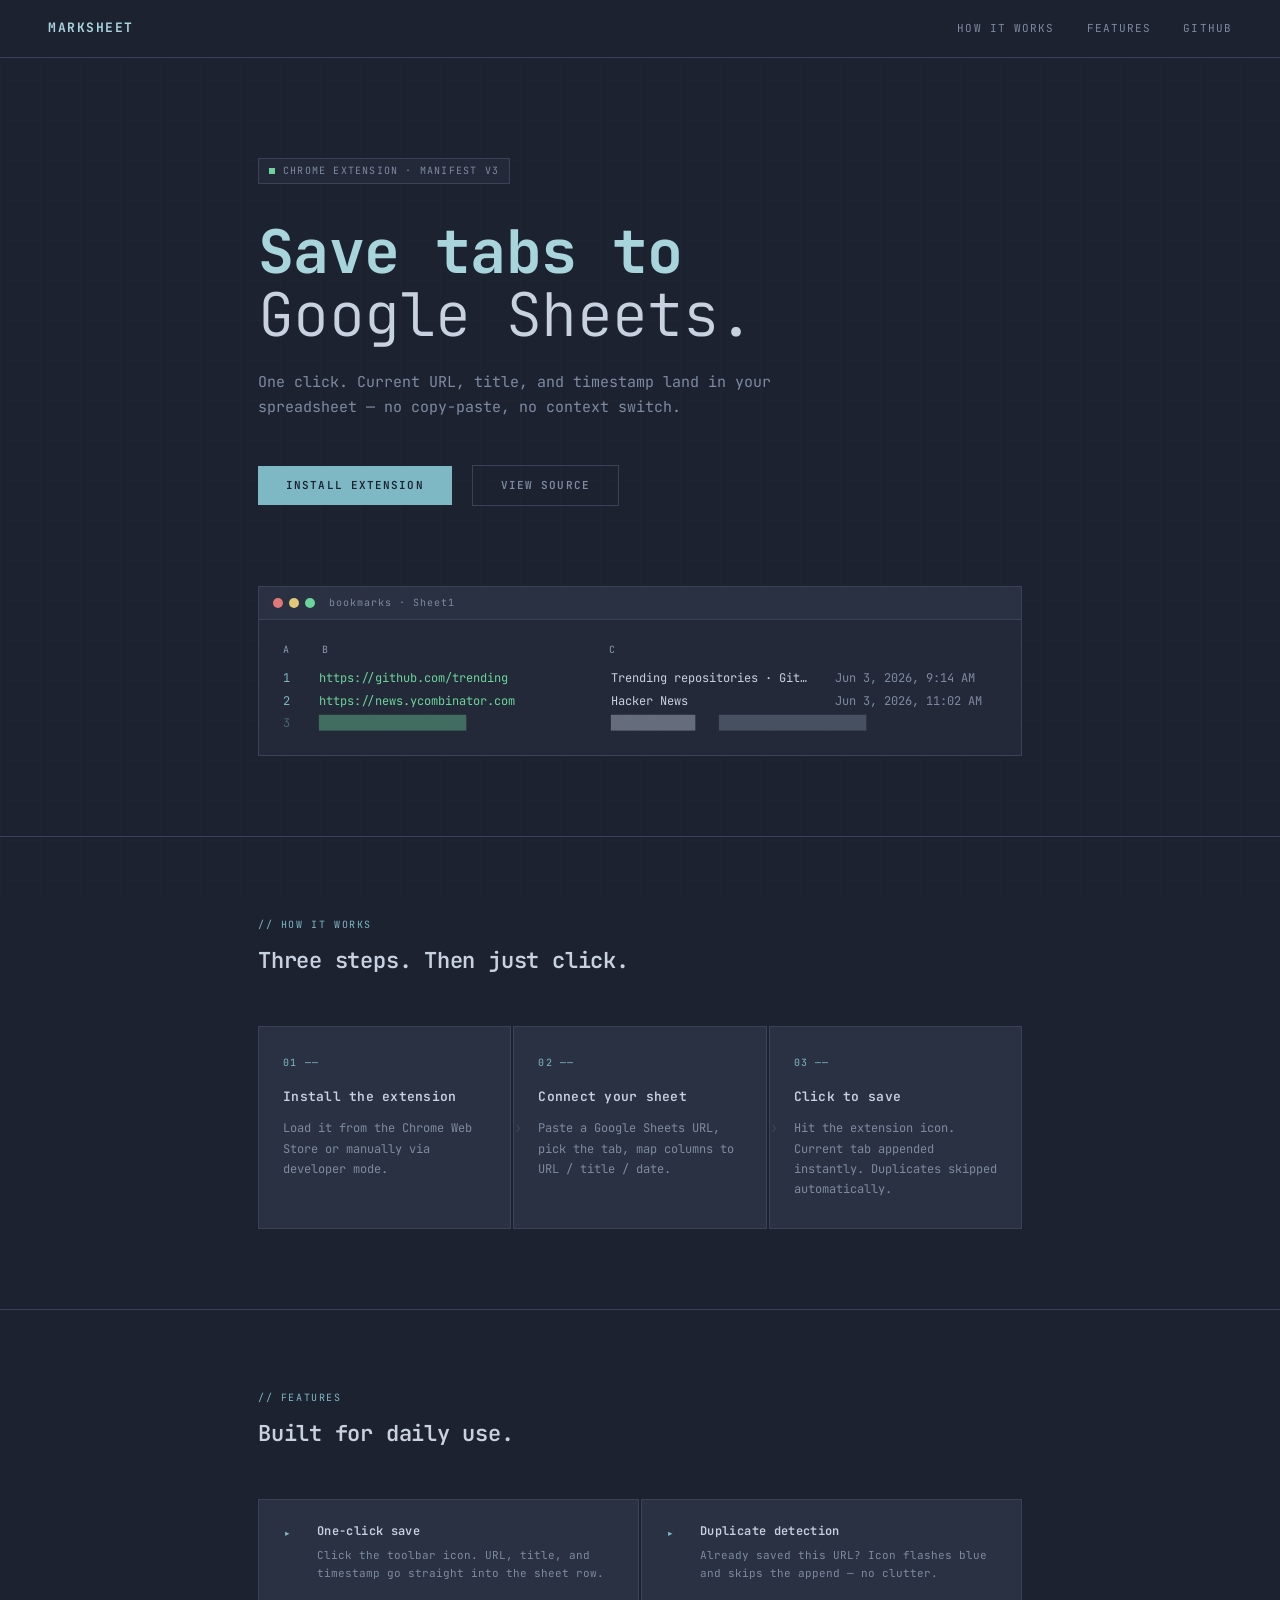
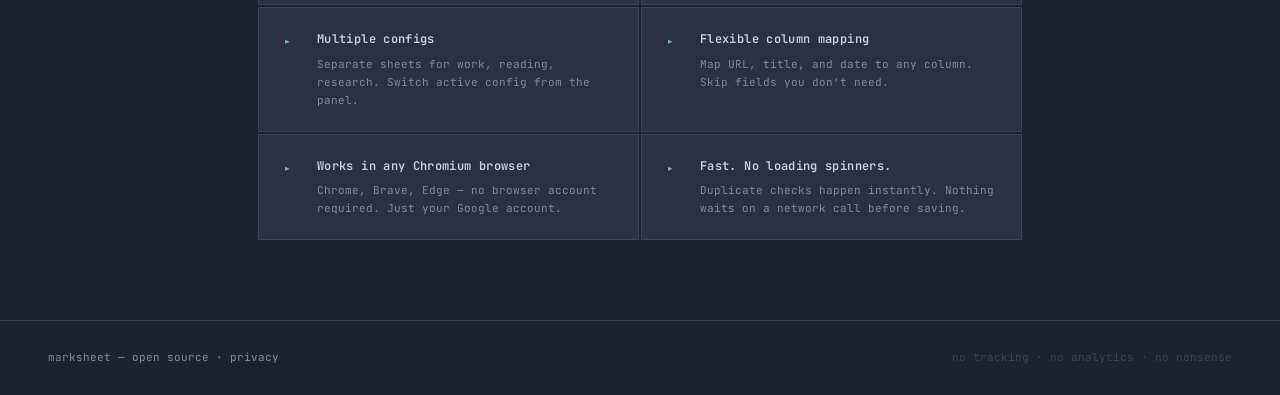
==== web/index.html @ e8ebec63 "fix: update website link" ====
<!doctype html>
<html lang="en">
<head>
  <meta charset="utf-8" />
  <meta name="viewport" content="width=device-width, initial-scale=1" />

  <!-- Primary SEO -->
  <title>Marksheet — Save Browser Tabs to Google Sheets with One Click</title>
  <meta name="description" content="Marksheet is a free Chrome extension that saves your current browser tab — URL, title, and timestamp — to a Google Sheet with a single click. Supports multiple sheet configurations, duplicate detection, and works in Chromium and Brave." />
  <meta name="keywords" content="Chrome extension, Google Sheets, bookmark, save tabs, browser tab to spreadsheet, tab manager, URL logger, open source Chrome extension" />
  <meta name="author" content="Marksheet" />
  <meta name="robots" content="index, follow" />
  <link rel="canonical" href="https://marksheet.echosonusharma.in/" />

  <!-- Open Graph -->
  <meta property="og:type" content="website" />
  <meta property="og:url" content="https://marksheet.echosonusharma.in/" />
  <meta property="og:title" content="Marksheet — Save Browser Tabs to Google Sheets" />
  <meta property="og:description" content="A free, open-source Chrome extension that saves your current tab to a Google Sheet with one click. URL, title, and timestamp. No accounts required beyond Google OAuth." />
  <meta property="og:image" content="https://marksheet.echosonusharma.in/og-image.png" />
  <meta property="og:site_name" content="Marksheet" />
  <meta property="og:locale" content="en_US" />

  <!-- Twitter Card -->
  <meta name="twitter:card" content="summary_large_image" />
  <meta name="twitter:title" content="Marksheet — Save Browser Tabs to Google Sheets" />
  <meta name="twitter:description" content="A free, open-source Chrome extension that saves your current tab to a Google Sheet with one click." />
  <meta name="twitter:image" content="https://marksheet.echosonusharma.in/og-image.png" />

  <!-- JSON-LD: SoftwareApplication -->
  <script type="application/ld+json">
  {
    "@context": "https://schema.org",
    "@type": "SoftwareApplication",
    "name": "Marksheet",
    "description": "A Chrome browser extension that saves the current tab's URL, title, and timestamp to a Google Sheet with a single click. Supports multiple sheet configurations, automatic duplicate detection, flexible column mapping, and works in Chromium and Brave without requiring Chrome sign-in.",
    "url": "https://marksheet.echosonusharma.in/",
    "applicationCategory": "BrowserApplication",
    "applicationSubCategory": "Productivity",
    "operatingSystem": "Chrome, Chromium, Brave",
    "browserRequirements": "Requires Chrome 114 or later (Manifest V3)",
    "softwareVersion": "1.0.0",
    "offers": {
      "@type": "Offer",
      "price": "0",
      "priceCurrency": "USD"
    },
    "featureList": [
      "One-click save of current tab to Google Sheets",
      "Saves URL, page title, and timestamp",
      "Automatic duplicate URL detection",
      "Multiple sheet configurations",
      "Flexible column mapping",
      "Local URL cache for instant duplicate checks",
      "Works in Chromium and Brave without Chrome sign-in",
      "Open source under MIT license"
    ],
    "screenshot": "https://marksheet.echosonusharma.in/og-image.png",
    "softwareHelp": {
      "@type": "CreativeWork",
      "url": "https://github.com/echosonusharma/marksheet#readme"
    },
    "codeRepository": "https://github.com/echosonusharma/marksheet",
    "license": "https://opensource.org/licenses/MIT",
    "privacyPolicy": "https://github.com/echosonusharma/marksheet/blob/main/PRIVACY.md"
  }
  </script>

  <!-- JSON-LD: FAQPage (boosts AI and featured snippet coverage) -->
  <script type="application/ld+json">
  {
    "@context": "https://schema.org",
    "@type": "FAQPage",
    "mainEntity": [
      {
        "@type": "Question",
        "name": "What does Marksheet do?",
        "acceptedAnswer": {
          "@type": "Answer",
          "text": "Marksheet is a Chrome extension that saves the current browser tab — including its URL, page title, and a timestamp — to a row in a Google Sheet with a single click on the toolbar icon."
        }
      },
      {
        "@type": "Question",
        "name": "Does Marksheet work in Brave or Chromium?",
        "acceptedAnswer": {
          "@type": "Answer",
          "text": "Yes. Marksheet uses chrome.identity.launchWebAuthFlow for OAuth, which works in Chromium and Brave without requiring the user to be signed into Chrome."
        }
      },
      {
        "@type": "Question",
        "name": "How does Marksheet prevent duplicate entries?",
        "acceptedAnswer": {
          "@type": "Answer",
          "text": "Marksheet maintains a local cache of all URLs already in your sheet. Before appending a new row it checks the cache instantly. If the URL is already saved, the icon flashes blue and the save is skipped."
        }
      },
      {
        "@type": "Question",
        "name": "Can I use multiple Google Sheets with Marksheet?",
        "acceptedAnswer": {
          "@type": "Answer",
          "text": "Yes. Marksheet supports multiple named configurations, each pointing to a different spreadsheet, tab, and column mapping. You can switch the active configuration from the side panel."
        }
      },
      {
        "@type": "Question",
        "name": "Is Marksheet free and open source?",
        "acceptedAnswer": {
          "@type": "Answer",
          "text": "Yes. Marksheet is completely free and open source. The source code is available on GitHub."
        }
      }
    ]
  }
  </script>

  <link rel="preconnect" href="https://fonts.googleapis.com" />
  <link href="https://fonts.googleapis.com/css2?family=JetBrains+Mono:wght@300;400;500;600;700&display=swap" rel="stylesheet" />
  <style>
    :root {
      --bg:        #1c2230;
      --panel:     #2a3142;
      --panel-2:   #232938;
      --border:    #3a4356;
      --frame:     #8a9bb0;
      --text:      #c8d1e0;
      --muted:     #7d8ba0;
      --accent:    #7eb8c4;
      --accent-hi: #a8d4dc;
      --ok:        #6cd49a;
      --err:       #e07878;
    }

    *, *::before, *::after { box-sizing: border-box; margin: 0; padding: 0; }

    html { scroll-behavior: smooth; }

    body {
      background: var(--bg);
      color: var(--text);
      font-family: "JetBrains Mono", ui-monospace, Menlo, Consolas, monospace;
      font-size: 13px;
      line-height: 1.6;
      min-height: 100vh;
    }

    /* ---- grid lines background ---- */
    body::before {
      content: "";
      position: fixed;
      inset: 0;
      background-image:
        linear-gradient(var(--panel-2) 1px, transparent 1px),
        linear-gradient(90deg, var(--panel-2) 1px, transparent 1px);
      background-size: 40px 40px;
      opacity: .35;
      pointer-events: none;
      z-index: 0;
    }

    main { position: relative; z-index: 1; }

    /* ---- utilities ---- */
    .label {
      font-size: 10px;
      letter-spacing: .14em;
      text-transform: uppercase;
      color: var(--muted);
    }

    .accent { color: var(--accent); }
    .ok     { color: var(--ok); }

    /* ---- nav ---- */
    nav {
      display: flex;
      align-items: center;
      justify-content: space-between;
      padding: 18px 48px;
      border-bottom: 1px solid var(--border);
      background: var(--bg);
      position: sticky;
      top: 0;
      z-index: 10;
    }

    .nav-logo {
      font-size: 13px;
      font-weight: 700;
      letter-spacing: .12em;
      text-transform: uppercase;
      color: var(--accent-hi);
      text-decoration: none;
    }

    .nav-links {
      display: flex;
      gap: 32px;
      list-style: none;
    }

    .nav-links a {
      color: var(--muted);
      text-decoration: none;
      font-size: 11px;
      letter-spacing: .10em;
      text-transform: uppercase;
      transition: color .15s;
    }

    .nav-links a:hover { color: var(--text); }

    /* ---- hero ---- */
    .hero {
      max-width: 860px;
      margin: 0 auto;
      padding: 100px 48px 80px;
    }

    .hero-tag {
      display: inline-flex;
      align-items: center;
      gap: 8px;
      border: 1px solid var(--border);
      background: var(--panel-2);
      padding: 4px 10px;
      margin-bottom: 36px;
      font-size: 10px;
      letter-spacing: .12em;
      text-transform: uppercase;
      color: var(--muted);
    }

    .hero-tag::before {
      content: "";
      width: 6px;
      height: 6px;
      background: var(--ok);
      display: block;
      animation: blink 1.8s step-end infinite;
    }

    @keyframes blink {
      0%, 100% { opacity: 1; }
      50%       { opacity: 0; }
    }

    h1 {
      font-size: clamp(36px, 6vw, 60px);
      font-weight: 700;
      letter-spacing: -.01em;
      line-height: 1.05;
      color: var(--accent-hi);
      margin-bottom: 24px;
    }

    h1 span {
      color: var(--text);
      font-weight: 300;
    }

    .hero-sub {
      font-size: 15px;
      color: var(--muted);
      max-width: 520px;
      line-height: 1.7;
      margin-bottom: 44px;
    }

    .btn {
      display: inline-block;
      background: var(--accent);
      color: var(--bg);
      font: 600 11px/1 "JetBrains Mono", monospace;
      letter-spacing: .10em;
      text-transform: uppercase;
      text-decoration: none;
      padding: 14px 28px;
      border: none;
      cursor: pointer;
      transition: background .15s;
    }

    .btn:hover { background: var(--accent-hi); }

    .btn-ghost {
      background: transparent;
      color: var(--muted);
      border: 1px solid var(--border);
      margin-left: 12px;
      transition: color .15s, border-color .15s;
    }

    .btn-ghost:hover { color: var(--text); border-color: var(--frame); }

    /* ---- terminal demo ---- */
    .terminal {
      max-width: 860px;
      margin: 0 auto 80px;
      padding: 0 48px;
    }

    .term-box {
      border: 1px solid var(--border);
      background: var(--panel-2);
    }

    .term-bar {
      display: flex;
      align-items: center;
      gap: 6px;
      padding: 8px 14px;
      border-bottom: 1px solid var(--border);
      background: var(--panel);
    }

    .term-dot {
      width: 10px;
      height: 10px;
      border-radius: 50%;
    }

    .term-dot:nth-child(1) { background: #e07878; }
    .term-dot:nth-child(2) { background: #e0c878; }
    .term-dot:nth-child(3) { background: #6cd49a; }

    .term-title {
      margin-left: 8px;
      font-size: 10px;
      color: var(--muted);
      letter-spacing: .10em;
    }

    .term-body {
      padding: 20px 24px;
      font-size: 12px;
      line-height: 1.9;
    }

    .term-row { display: flex; gap: 12px; }
    .term-col { color: var(--accent); min-width: 24px; }
    .term-url { color: var(--ok); }
    .term-title-val { color: var(--text); }
    .term-date { color: var(--muted); }
    .term-head { color: var(--frame); letter-spacing: .08em; font-size: 10px; text-transform: uppercase; margin-bottom: 8px; }

    /* ---- divider ---- */
    .divider {
      border: none;
      border-top: 1px solid var(--border);
      margin: 0;
    }

    /* ---- sections ---- */
    section {
      max-width: 860px;
      margin: 0 auto;
      padding: 80px 48px;
    }

    .section-label {
      font-size: 10px;
      letter-spacing: .16em;
      text-transform: uppercase;
      color: var(--accent);
      margin-bottom: 10px;
    }

    h2 {
      font-size: 22px;
      font-weight: 600;
      color: var(--text);
      margin-bottom: 48px;
      letter-spacing: -.01em;
    }

    /* ---- steps ---- */
    .steps {
      display: grid;
      grid-template-columns: repeat(3, 1fr);
      gap: 2px;
    }

    .step {
      border: 1px solid var(--border);
      background: var(--panel);
      padding: 28px 24px;
      position: relative;
    }

    .step-num {
      font-size: 10px;
      letter-spacing: .12em;
      color: var(--accent);
      margin-bottom: 16px;
      display: block;
    }

    .step h3 {
      font-size: 13px;
      font-weight: 600;
      color: var(--text);
      margin-bottom: 10px;
      letter-spacing: .02em;
    }

    .step p {
      font-size: 12px;
      color: var(--muted);
      line-height: 1.7;
    }

    .step-connector {
      position: absolute;
      right: -13px;
      top: 50%;
      transform: translateY(-50%);
      font-size: 16px;
      color: var(--border);
      z-index: 2;
    }

    /* ---- features ---- */
    .features {
      display: grid;
      grid-template-columns: repeat(2, 1fr);
      gap: 2px;
    }

    .feature {
      border: 1px solid var(--border);
      background: var(--panel);
      padding: 22px 24px;
      display: flex;
      gap: 14px;
      align-items: flex-start;
    }

    .feature-icon {
      font-size: 14px;
      color: var(--accent);
      min-width: 20px;
      margin-top: 1px;
    }

    .feature-body h4 {
      font-size: 12px;
      font-weight: 600;
      color: var(--text);
      margin-bottom: 5px;
      letter-spacing: .03em;
    }

    .feature-body p {
      font-size: 11px;
      color: var(--muted);
      line-height: 1.65;
    }

    /* ---- footer ---- */
    footer {
      border-top: 1px solid var(--border);
      padding: 28px 48px;
      display: flex;
      align-items: center;
      justify-content: space-between;
    }

    footer p {
      font-size: 11px;
      color: var(--muted);
    }

    footer a {
      color: var(--muted);
      text-decoration: none;
      transition: color .15s;
    }

    footer a:hover { color: var(--accent); }

    /* ---- responsive ---- */
    @media (max-width: 640px) {
      nav, section, .hero, .terminal { padding-left: 20px; padding-right: 20px; }
      footer { padding-left: 20px; padding-right: 20px; flex-direction: column; gap: 12px; }
      .steps, .features { grid-template-columns: 1fr; }
      .step-connector { display: none; }
      h1 { font-size: 32px; }
    }

    /* ---- entrance animations ---- */
    .fade-up {
      opacity: 0;
      transform: translateY(16px);
      animation: fadeUp .5s ease forwards;
    }

    @keyframes fadeUp {
      to { opacity: 1; transform: none; }
    }

    .delay-1 { animation-delay: .1s; }
    .delay-2 { animation-delay: .2s; }
    .delay-3 { animation-delay: .3s; }
    .delay-4 { animation-delay: .4s; }
  </style>
</head>
<body>
<main>

  <nav>
    <a class="nav-logo" href="#">marksheet</a>
    <ul class="nav-links">
      <li><a href="#how">how it works</a></li>
      <li><a href="#features">features</a></li>
      <li><a href="https://github.com/echosonusharma/marksheet" target="_blank" rel="noopener">github</a></li>
    </ul>
  </nav>

  <!-- hero -->
  <div class="hero">
    <div class="hero-tag fade-up">Chrome Extension · Manifest V3</div>
    <h1 class="fade-up delay-1">Save tabs to<br><span>Google Sheets.</span></h1>
    <p class="hero-sub fade-up delay-2">
      One click. Current URL, title, and timestamp land in your spreadsheet — no copy-paste, no context switch.
    </p>
    <div class="fade-up delay-3">
      <a class="btn" href="https://chromewebstore.google.com/detail/marksheet/lalliloaddnobnfelobeaejemgfkcbfd" target="_blank" rel="noopener">Install Extension</a>
      <a class="btn btn-ghost" href="https://github.com/echosonusharma/marksheet" target="_blank" rel="noopener">View Source</a>
    </div>
  </div>

  <!-- terminal preview -->
  <div class="terminal fade-up delay-4">
    <div class="term-box">
      <div class="term-bar">
        <div class="term-dot"></div>
        <div class="term-dot"></div>
        <div class="term-dot"></div>
        <span class="term-title">bookmarks · Sheet1</span>
      </div>
      <div class="term-body">
        <div class="term-head">
          <span style="display:inline-block;width:32px">A</span>
          <span style="display:inline-block;width:280px">B</span>
          <span>C</span>
        </div>
        <div class="term-row">
          <span class="term-col">1</span>
          <span class="term-url" style="width:280px;display:inline-block;overflow:hidden;white-space:nowrap;text-overflow:ellipsis">https://github.com/trending</span>
          <span class="term-title-val" style="width:200px;display:inline-block;overflow:hidden;white-space:nowrap;text-overflow:ellipsis">Trending repositories · GitHub</span>
          <span class="term-date" style="margin-left:12px">Jun 3, 2026, 9:14 AM</span>
        </div>
        <div class="term-row">
          <span class="term-col">2</span>
          <span class="term-url" style="width:280px;display:inline-block;overflow:hidden;white-space:nowrap;text-overflow:ellipsis">https://news.ycombinator.com</span>
          <span class="term-title-val" style="width:200px;display:inline-block;overflow:hidden;white-space:nowrap;text-overflow:ellipsis">Hacker News</span>
          <span class="term-date" style="margin-left:12px">Jun 3, 2026, 11:02 AM</span>
        </div>
        <div class="term-row" style="opacity:.4">
          <span class="term-col">3</span>
          <span class="term-url" style="width:280px;display:inline-block">█████████████████████</span>
          <span class="term-title-val" style="display:inline-block">████████████</span>
          <span class="term-date" style="margin-left:12px">█████████████████████</span>
        </div>
      </div>
    </div>
  </div>

  <hr class="divider" />

  <!-- how it works -->
  <section id="how">
    <p class="section-label">// how it works</p>
    <h2>Three steps. Then just click.</h2>
    <div class="steps">
      <div class="step">
        <span class="step-num">01 ——</span>
        <h3>Install the extension</h3>
        <p>Load it from the Chrome Web Store or manually via developer mode.</p>
        <span class="step-connector">›</span>
      </div>
      <div class="step">
        <span class="step-num">02 ——</span>
        <h3>Connect your sheet</h3>
        <p>Paste a Google Sheets URL, pick the tab, map columns to URL / title / date.</p>
        <span class="step-connector">›</span>
      </div>
      <div class="step">
        <span class="step-num">03 ——</span>
        <h3>Click to save</h3>
        <p>Hit the extension icon. Current tab appended instantly. Duplicates skipped automatically.</p>
      </div>
    </div>
  </section>

  <hr class="divider" />

  <!-- features -->
  <section id="features">
    <p class="section-label">// features</p>
    <h2>Built for daily use.</h2>
    <div class="features">
      <div class="feature">
        <span class="feature-icon">▸</span>
        <div class="feature-body">
          <h4>One-click save</h4>
          <p>Click the toolbar icon. URL, title, and timestamp go straight into the sheet row.</p>
        </div>
      </div>
      <div class="feature">
        <span class="feature-icon">▸</span>
        <div class="feature-body">
          <h4>Duplicate detection</h4>
          <p>Already saved this URL? Icon flashes blue and skips the append — no clutter.</p>
        </div>
      </div>
      <div class="feature">
        <span class="feature-icon">▸</span>
        <div class="feature-body">
          <h4>Multiple configs</h4>
          <p>Separate sheets for work, reading, research. Switch active config from the panel.</p>
        </div>
      </div>
      <div class="feature">
        <span class="feature-icon">▸</span>
        <div class="feature-body">
          <h4>Flexible column mapping</h4>
          <p>Map URL, title, and date to any column. Skip fields you don't need.</p>
        </div>
      </div>
      <div class="feature">
        <span class="feature-icon">▸</span>
        <div class="feature-body">
          <h4>Works in any Chromium browser</h4>
          <p>Chrome, Brave, Edge — no browser account required. Just your Google account.</p>
        </div>
      </div>
      <div class="feature">
        <span class="feature-icon">▸</span>
        <div class="feature-body">
          <h4>Fast. No loading spinners.</h4>
          <p>Duplicate checks happen instantly. Nothing waits on a network call before saving.</p>
        </div>
      </div>
    </div>
  </section>

</main>

<footer>
  <p>marksheet — <a href="https://github.com/echosonusharma/marksheet" target="_blank" rel="noopener">open source</a> · <a href="https://github.com/echosonusharma/marksheet/blob/main/PRIVACY.md" target="_blank" rel="noopener">privacy</a></p>
  <p style="color:var(--border)">no tracking · no analytics · no nonsense</p>
</footer>

<!-- Machine-readable summary for AI crawlers -->
<div hidden aria-hidden="true" itemscope itemtype="https://schema.org/SoftwareApplication">
  <meta itemprop="name" content="Marksheet" />
  <meta itemprop="description" content="Marksheet is a free, open-source Chrome extension (Manifest V3) that saves the active browser tab — URL, page title, and current timestamp — as a new row in a user-specified Google Sheet. It supports multiple named sheet configurations, flexible column mapping, automatic duplicate detection via a local URL cache, and OAuth authentication that works in Chrome, Chromium, and Brave without requiring Chrome browser sign-in. Installation requires Chrome 114 or later." />
  <meta itemprop="applicationCategory" content="BrowserApplication" />
  <meta itemprop="operatingSystem" content="Chrome 114+, Chromium, Brave" />
  <meta itemprop="price" content="0" />
  <meta itemprop="priceCurrency" content="USD" />
  <link itemprop="codeRepository" href="https://github.com/echosonusharma/marksheet" />
</div>

</body>
</html>
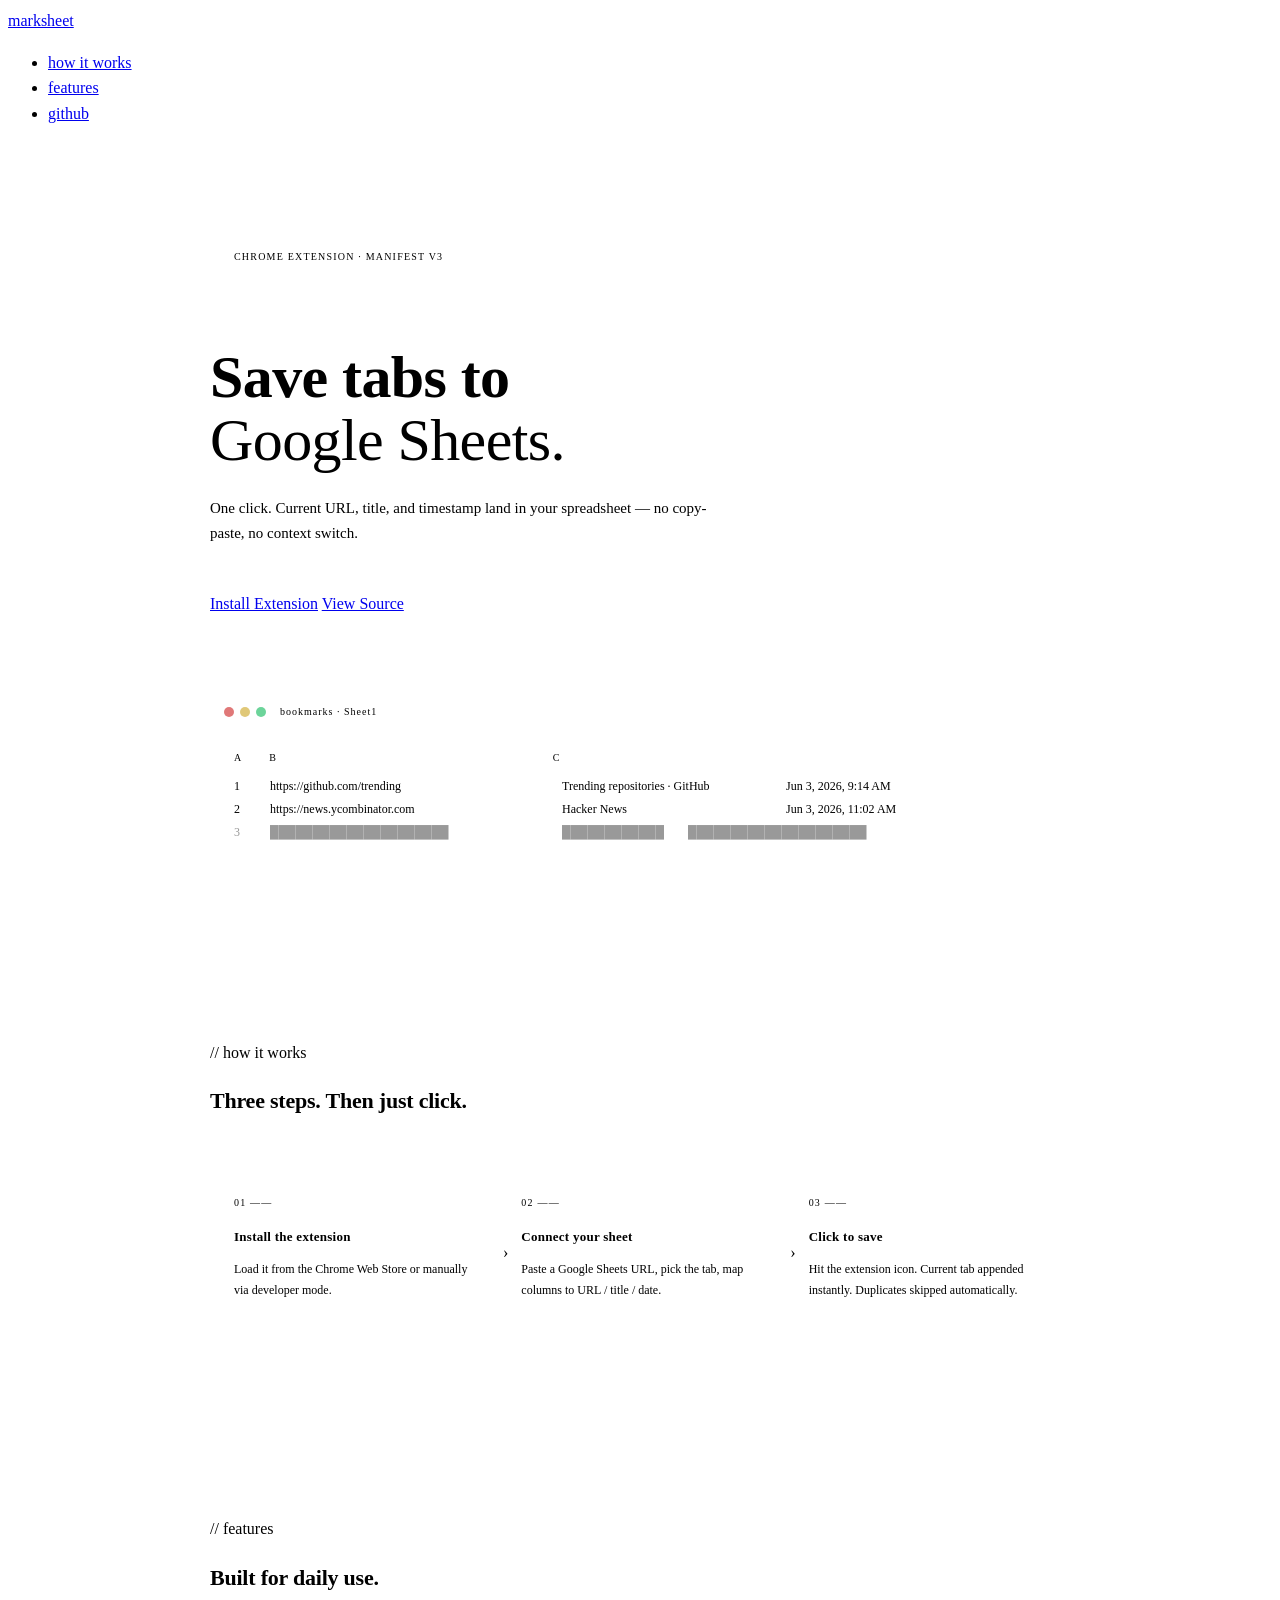
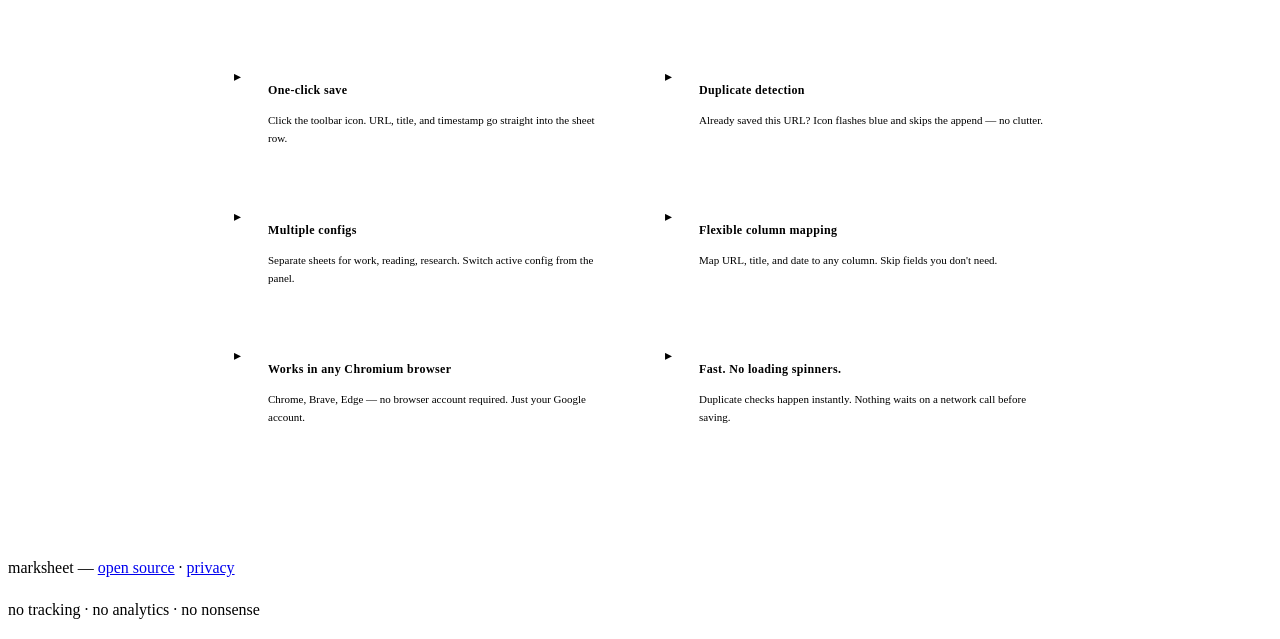
==== commit aca3b033: "fix: add privacy page" ====
--- a/web/index.html
+++ b/web/index.html
@@ -5,12 +5,15 @@
   <meta name="viewport" content="width=device-width, initial-scale=1" />
 
   <!-- Primary SEO -->
-  <title>Marksheet — Save Browser Tabs to Google Sheets with One Click</title>
+  <title>Marksheet - Save Browser Tabs to Google Sheets with One Click</title>
   <meta name="description" content="Marksheet is a free Chrome extension that saves your current browser tab — URL, title, and timestamp — to a Google Sheet with a single click. Supports multiple sheet configurations, duplicate detection, and works in Chromium and Brave." />
   <meta name="keywords" content="Chrome extension, Google Sheets, bookmark, save tabs, browser tab to spreadsheet, tab manager, URL logger, open source Chrome extension" />
   <meta name="author" content="Marksheet" />
   <meta name="robots" content="index, follow" />
   <link rel="canonical" href="https://marksheet.echosonusharma.in/" />
+  <link rel="icon" type="image/png" sizes="16x16" href="/favicon-16.png" />
+  <link rel="icon" type="image/png" sizes="32x32" href="/favicon-32.png" />
+  <link rel="apple-touch-icon" sizes="128x128" href="/favicon-128.png" />
 
   <!-- Open Graph -->
   <meta property="og:type" content="website" />
@@ -62,7 +65,7 @@
     },
     "codeRepository": "https://github.com/echosonusharma/marksheet",
     "license": "https://opensource.org/licenses/MIT",
-    "privacyPolicy": "https://github.com/echosonusharma/marksheet/blob/main/PRIVACY.md"
+    "privacyPolicy": "https://marksheet.echosonusharma.in/privacy"
   }
   </script>
 
@@ -116,35 +119,9 @@
   }
   </script>
 
-  <link rel="preconnect" href="https://fonts.googleapis.com" />
-  <link href="https://fonts.googleapis.com/css2?family=JetBrains+Mono:wght@300;400;500;600;700&display=swap" rel="stylesheet" />
+  <link rel="stylesheet" href="/style.css" />
   <style>
-    :root {
-      --bg:        #1c2230;
-      --panel:     #2a3142;
-      --panel-2:   #232938;
-      --border:    #3a4356;
-      --frame:     #8a9bb0;
-      --text:      #c8d1e0;
-      --muted:     #7d8ba0;
-      --accent:    #7eb8c4;
-      --accent-hi: #a8d4dc;
-      --ok:        #6cd49a;
-      --err:       #e07878;
-    }
-
-    *, *::before, *::after { box-sizing: border-box; margin: 0; padding: 0; }
-
-    html { scroll-behavior: smooth; }
-
-    body {
-      background: var(--bg);
-      color: var(--text);
-      font-family: "JetBrains Mono", ui-monospace, Menlo, Consolas, monospace;
-      font-size: 13px;
-      line-height: 1.6;
-      min-height: 100vh;
-    }
+    body { line-height: 1.6; }
 
     /* ---- grid lines background ---- */
     body::before {
@@ -162,56 +139,6 @@
 
     main { position: relative; z-index: 1; }
 
-    /* ---- utilities ---- */
-    .label {
-      font-size: 10px;
-      letter-spacing: .14em;
-      text-transform: uppercase;
-      color: var(--muted);
-    }
-
-    .accent { color: var(--accent); }
-    .ok     { color: var(--ok); }
-
-    /* ---- nav ---- */
-    nav {
-      display: flex;
-      align-items: center;
-      justify-content: space-between;
-      padding: 18px 48px;
-      border-bottom: 1px solid var(--border);
-      background: var(--bg);
-      position: sticky;
-      top: 0;
-      z-index: 10;
-    }
-
-    .nav-logo {
-      font-size: 13px;
-      font-weight: 700;
-      letter-spacing: .12em;
-      text-transform: uppercase;
-      color: var(--accent-hi);
-      text-decoration: none;
-    }
-
-    .nav-links {
-      display: flex;
-      gap: 32px;
-      list-style: none;
-    }
-
-    .nav-links a {
-      color: var(--muted);
-      text-decoration: none;
-      font-size: 11px;
-      letter-spacing: .10em;
-      text-transform: uppercase;
-      transition: color .15s;
-    }
-
-    .nav-links a:hover { color: var(--text); }
-
     /* ---- hero ---- */
     .hero {
       max-width: 860px;
@@ -269,32 +196,6 @@
       margin-bottom: 44px;
     }
 
-    .btn {
-      display: inline-block;
-      background: var(--accent);
-      color: var(--bg);
-      font: 600 11px/1 "JetBrains Mono", monospace;
-      letter-spacing: .10em;
-      text-transform: uppercase;
-      text-decoration: none;
-      padding: 14px 28px;
-      border: none;
-      cursor: pointer;
-      transition: background .15s;
-    }
-
-    .btn:hover { background: var(--accent-hi); }
-
-    .btn-ghost {
-      background: transparent;
-      color: var(--muted);
-      border: 1px solid var(--border);
-      margin-left: 12px;
-      transition: color .15s, border-color .15s;
-    }
-
-    .btn-ghost:hover { color: var(--text); border-color: var(--frame); }
-
     /* ---- terminal demo ---- */
     .terminal {
       max-width: 860px;
@@ -358,14 +259,6 @@
       max-width: 860px;
       margin: 0 auto;
       padding: 80px 48px;
-    }
-
-    .section-label {
-      font-size: 10px;
-      letter-spacing: .16em;
-      text-transform: uppercase;
-      color: var(--accent);
-      margin-bottom: 10px;
     }
 
     h2 {
@@ -459,32 +352,9 @@
       line-height: 1.65;
     }
 
-    /* ---- footer ---- */
-    footer {
-      border-top: 1px solid var(--border);
-      padding: 28px 48px;
-      display: flex;
-      align-items: center;
-      justify-content: space-between;
-    }
-
-    footer p {
-      font-size: 11px;
-      color: var(--muted);
-    }
-
-    footer a {
-      color: var(--muted);
-      text-decoration: none;
-      transition: color .15s;
-    }
-
-    footer a:hover { color: var(--accent); }
-
     /* ---- responsive ---- */
     @media (max-width: 640px) {
-      nav, section, .hero, .terminal { padding-left: 20px; padding-right: 20px; }
-      footer { padding-left: 20px; padding-right: 20px; flex-direction: column; gap: 12px; }
+      section, .hero, .terminal { padding-left: 20px; padding-right: 20px; }
       .steps, .features { grid-template-columns: 1fr; }
       .step-connector { display: none; }
       h1 { font-size: 32px; }
@@ -651,7 +521,7 @@
 </main>
 
 <footer>
-  <p>marksheet — <a href="https://github.com/echosonusharma/marksheet" target="_blank" rel="noopener">open source</a> · <a href="https://github.com/echosonusharma/marksheet/blob/main/PRIVACY.md" target="_blank" rel="noopener">privacy</a></p>
+  <p>marksheet — <a href="https://github.com/echosonusharma/marksheet" target="_blank" rel="noopener">open source</a> · <a href="https://marksheet.echosonusharma.in/privacy" target="_blank" rel="noopener">privacy</a></p>
   <p style="color:var(--border)">no tracking · no analytics · no nonsense</p>
 </footer>
 
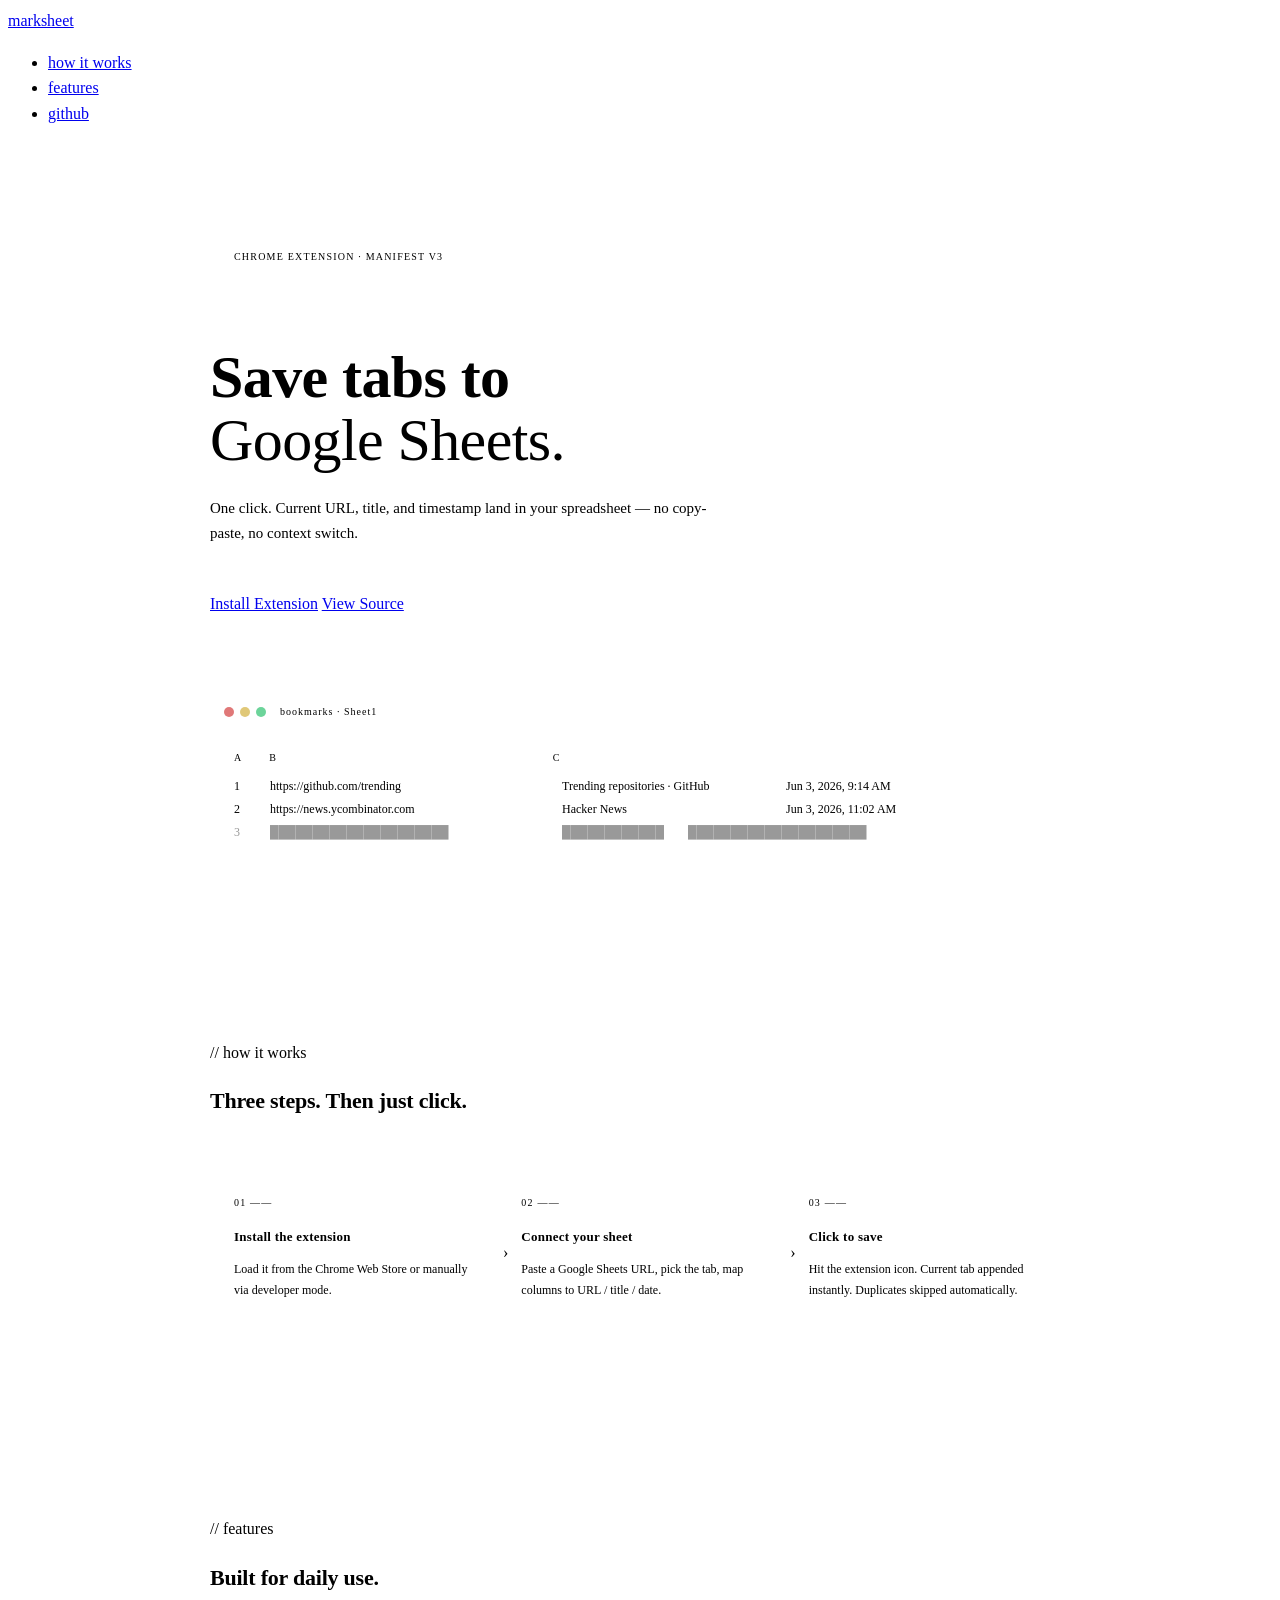
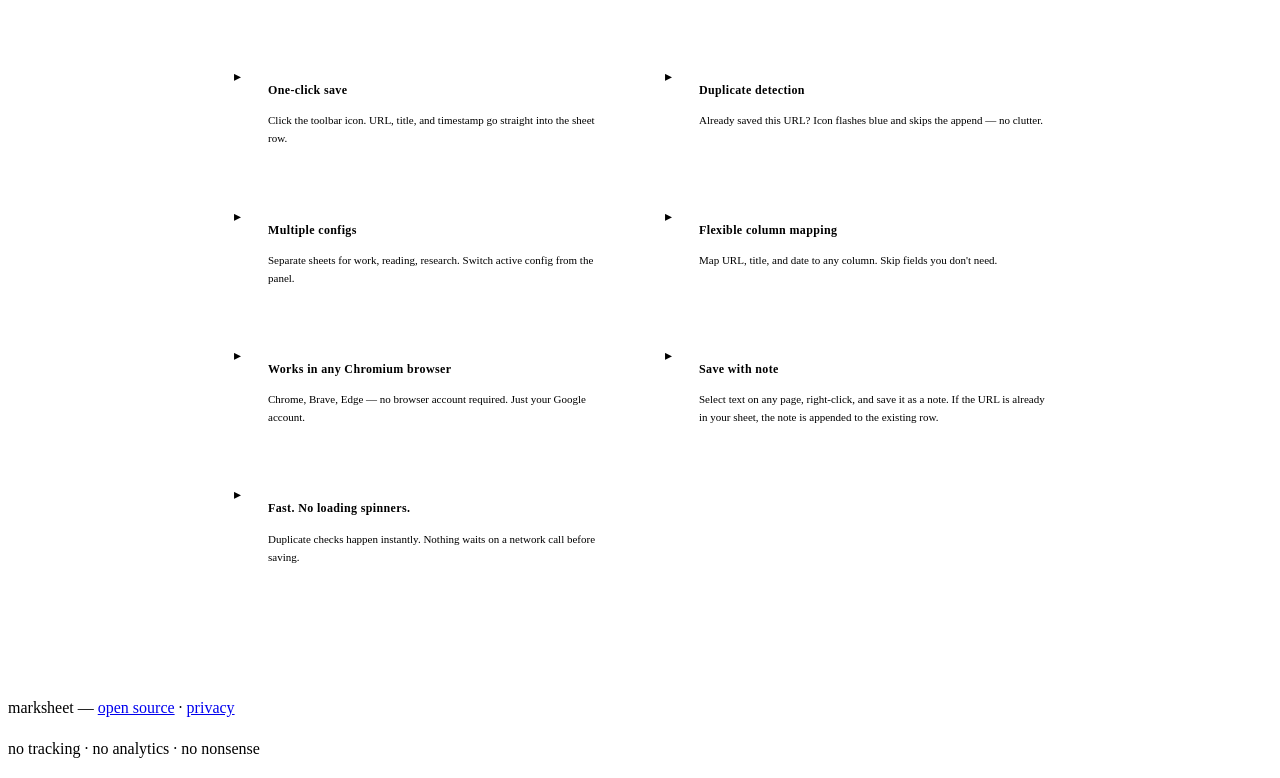
==== commit b7560ffb: "fix: update build script & website" ====
--- a/web/index.html
+++ b/web/index.html
@@ -51,6 +51,8 @@
     "featureList": [
       "One-click save of current tab to Google Sheets",
       "Saves URL, page title, and timestamp",
+      "Right-click selected text to save a note alongside the URL",
+      "Notes appended to existing row if URL already in sheet",
       "Automatic duplicate URL detection",
       "Multiple sheet configurations",
       "Flexible column mapping",
@@ -511,6 +513,13 @@
       <div class="feature">
         <span class="feature-icon">▸</span>
         <div class="feature-body">
+          <h4>Save with note</h4>
+          <p>Select text on any page, right-click, and save it as a note. If the URL is already in your sheet, the note is appended to the existing row.</p>
+        </div>
+      </div>
+      <div class="feature">
+        <span class="feature-icon">▸</span>
+        <div class="feature-body">
           <h4>Fast. No loading spinners.</h4>
           <p>Duplicate checks happen instantly. Nothing waits on a network call before saving.</p>
         </div>
@@ -528,7 +537,7 @@
 <!-- Machine-readable summary for AI crawlers -->
 <div hidden aria-hidden="true" itemscope itemtype="https://schema.org/SoftwareApplication">
   <meta itemprop="name" content="Marksheet" />
-  <meta itemprop="description" content="Marksheet is a free, open-source Chrome extension (Manifest V3) that saves the active browser tab — URL, page title, and current timestamp — as a new row in a user-specified Google Sheet. It supports multiple named sheet configurations, flexible column mapping, automatic duplicate detection via a local URL cache, and OAuth authentication that works in Chrome, Chromium, and Brave without requiring Chrome browser sign-in. Installation requires Chrome 114 or later." />
+  <meta itemprop="description" content="Marksheet is a free, open-source Chrome extension (Manifest V3) that saves the active browser tab — URL, page title, and current timestamp — as a new row in a user-specified Google Sheet. Select text on any page and right-click to save a note alongside the URL; if the URL is already in the sheet, the note is appended to the existing row. It supports multiple named sheet configurations, flexible column mapping, automatic duplicate detection via a local URL cache, and OAuth authentication that works in Chrome, Chromium, and Brave without requiring Chrome browser sign-in. Installation requires Chrome 114 or later." />
   <meta itemprop="applicationCategory" content="BrowserApplication" />
   <meta itemprop="operatingSystem" content="Chrome 114+, Chromium, Brave" />
   <meta itemprop="price" content="0" />
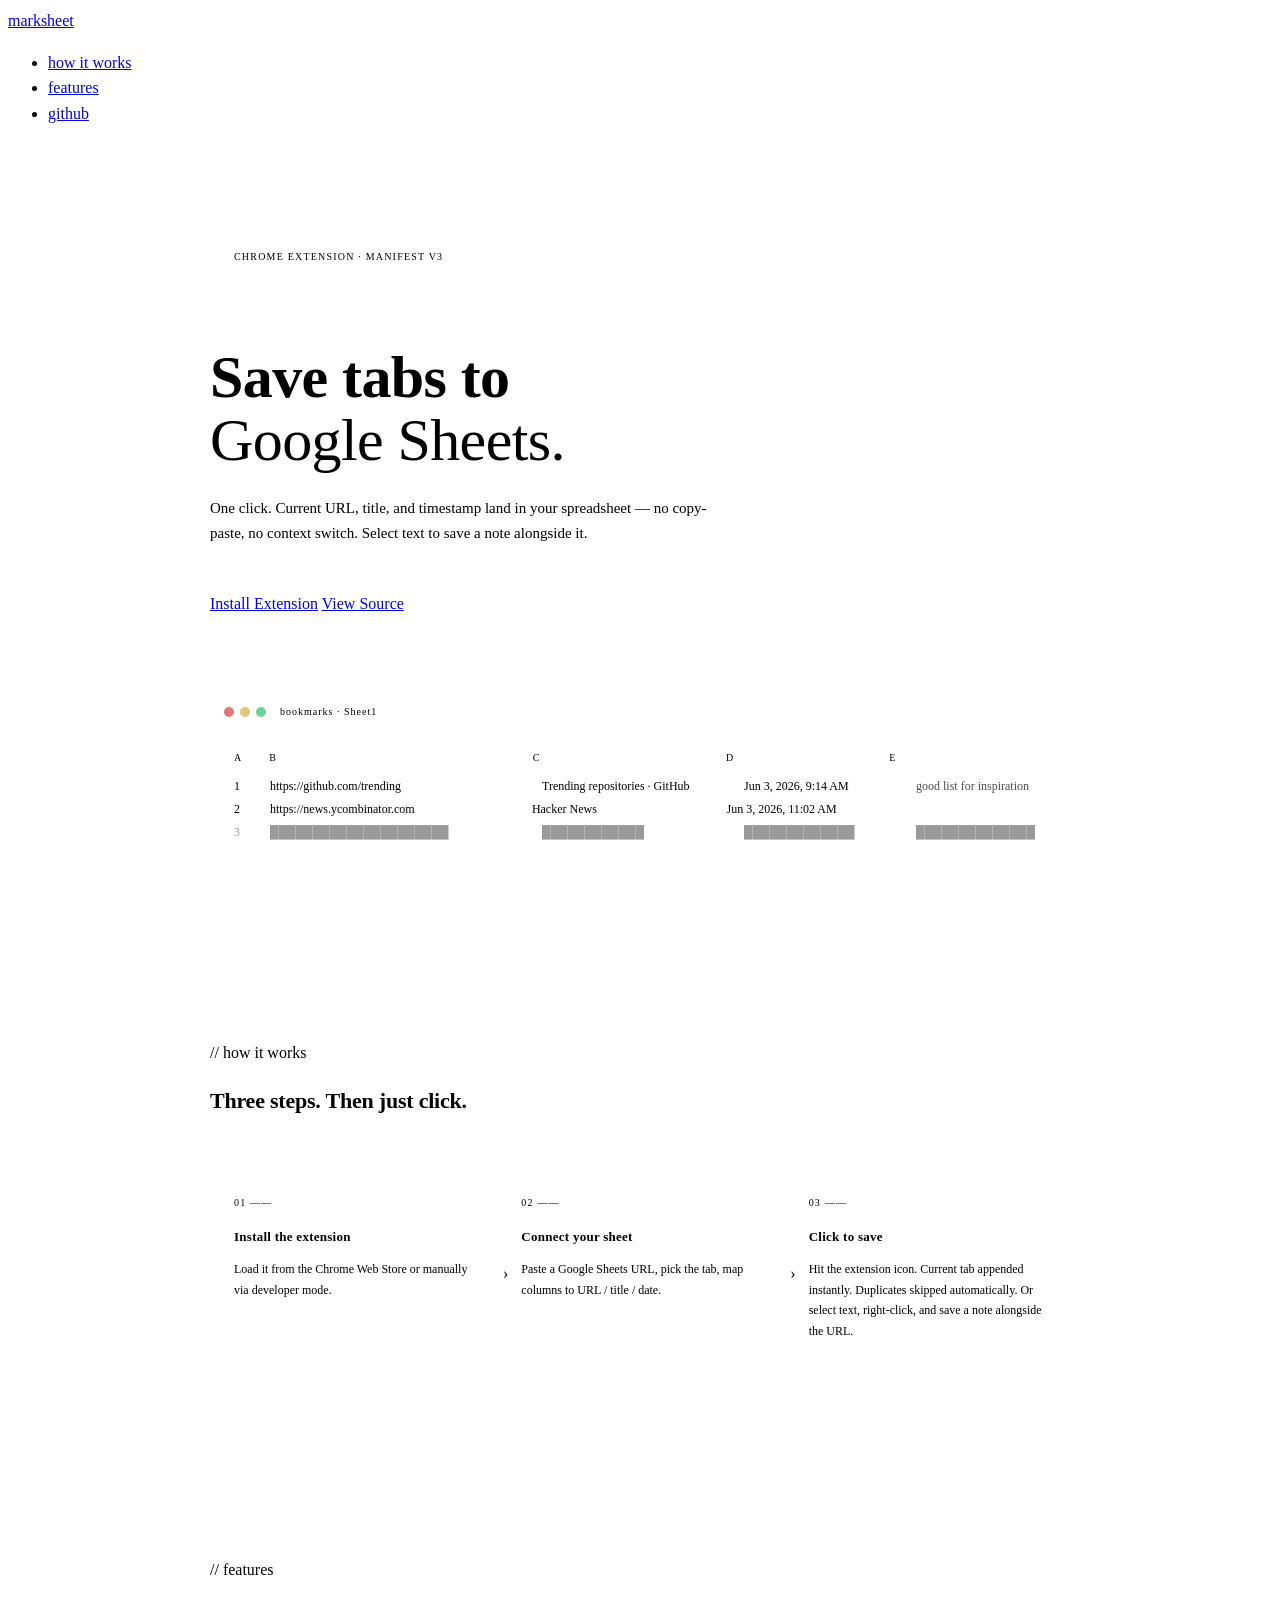
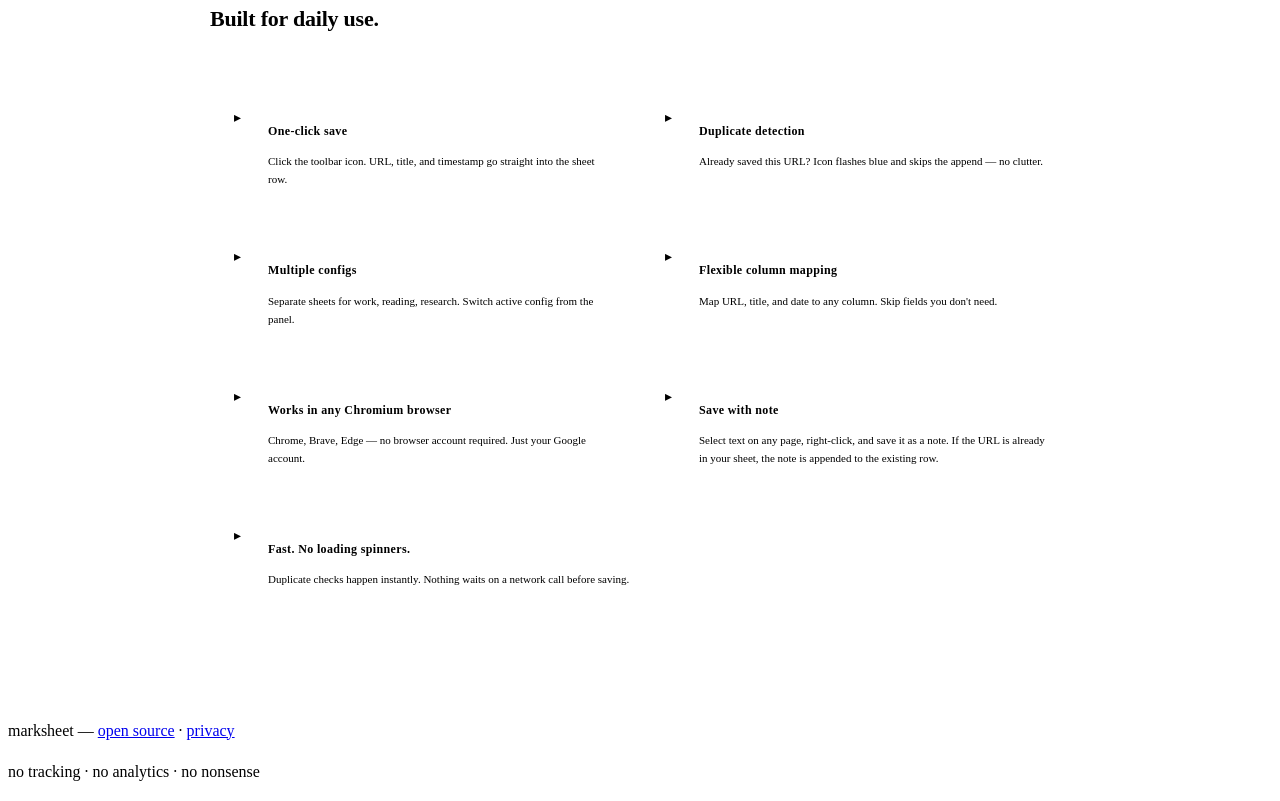
==== commit 8cf0f494: "feat: add og tags & minor text fixes" ====
--- a/web/index.html
+++ b/web/index.html
@@ -324,6 +324,10 @@
       gap: 2px;
     }
 
+    .features .feature:last-child:nth-child(odd) {
+      grid-column: 1 / -1;
+    }
+
     .feature {
       border: 1px solid var(--border);
       background: var(--panel);
@@ -356,10 +360,21 @@
 
     /* ---- responsive ---- */
     @media (max-width: 640px) {
-      section, .hero, .terminal { padding-left: 20px; padding-right: 20px; }
+      .hero { padding: 60px 20px 48px; }
+      section, .terminal { padding-left: 20px; padding-right: 20px; }
+      section { padding-top: 56px; padding-bottom: 56px; }
       .steps, .features { grid-template-columns: 1fr; }
       .step-connector { display: none; }
-      h1 { font-size: 32px; }
+      h1 { font-size: 30px; }
+      h2 { font-size: 18px; margin-bottom: 28px; }
+      /* terminal: scroll horizontally rather than overflow */
+      .term-box { overflow-x: auto; }
+      .term-body { min-width: 480px; }
+      /* hide date on very narrow screens */
+      .term-date { display: none; }
+      /* buttons stack */
+      .hero .btn, .hero .btn-ghost { display: block; margin: 0 0 10px; text-align: center; }
+      .hero .btn-ghost { margin-left: 0; }
     }
 
     /* ---- entrance animations ---- */
@@ -396,7 +411,7 @@
     <div class="hero-tag fade-up">Chrome Extension · Manifest V3</div>
     <h1 class="fade-up delay-1">Save tabs to<br><span>Google Sheets.</span></h1>
     <p class="hero-sub fade-up delay-2">
-      One click. Current URL, title, and timestamp land in your spreadsheet — no copy-paste, no context switch.
+      One click. Current URL, title, and timestamp land in your spreadsheet — no copy-paste, no context switch. Select text to save a note alongside it.
     </p>
     <div class="fade-up delay-3">
       <a class="btn" href="https://chromewebstore.google.com/detail/marksheet/lalliloaddnobnfelobeaejemgfkcbfd" target="_blank" rel="noopener">Install Extension</a>
@@ -416,26 +431,31 @@
       <div class="term-body">
         <div class="term-head">
           <span style="display:inline-block;width:32px">A</span>
-          <span style="display:inline-block;width:280px">B</span>
-          <span>C</span>
+          <span style="display:inline-block;width:260px">B</span>
+          <span style="display:inline-block;width:190px">C</span>
+          <span style="display:inline-block;width:160px">D</span>
+          <span>E</span>
         </div>
         <div class="term-row">
           <span class="term-col">1</span>
-          <span class="term-url" style="width:280px;display:inline-block;overflow:hidden;white-space:nowrap;text-overflow:ellipsis">https://github.com/trending</span>
-          <span class="term-title-val" style="width:200px;display:inline-block;overflow:hidden;white-space:nowrap;text-overflow:ellipsis">Trending repositories · GitHub</span>
-          <span class="term-date" style="margin-left:12px">Jun 3, 2026, 9:14 AM</span>
+          <span class="term-url" style="width:260px;display:inline-block;overflow:hidden;white-space:nowrap;text-overflow:ellipsis">https://github.com/trending</span>
+          <span class="term-title-val" style="width:190px;display:inline-block;overflow:hidden;white-space:nowrap;text-overflow:ellipsis">Trending repositories · GitHub</span>
+          <span class="term-date" style="width:160px;display:inline-block">Jun 3, 2026, 9:14 AM</span>
+          <span class="term-title-val" style="display:inline-block;overflow:hidden;white-space:nowrap;text-overflow:ellipsis;max-width:160px;opacity:.7">good list for inspiration</span>
         </div>
         <div class="term-row">
           <span class="term-col">2</span>
-          <span class="term-url" style="width:280px;display:inline-block;overflow:hidden;white-space:nowrap;text-overflow:ellipsis">https://news.ycombinator.com</span>
-          <span class="term-title-val" style="width:200px;display:inline-block;overflow:hidden;white-space:nowrap;text-overflow:ellipsis">Hacker News</span>
-          <span class="term-date" style="margin-left:12px">Jun 3, 2026, 11:02 AM</span>
+          <span class="term-url" style="width:260px;display:inline-block;overflow:hidden;white-space:nowrap;text-overflow:ellipsis">https://news.ycombinator.com</span>
+          <span class="term-title-val" style="width:190px;display:inline-block;overflow:hidden;white-space:nowrap;text-overflow:ellipsis">Hacker News</span>
+          <span class="term-date" style="width:160px;display:inline-block">Jun 3, 2026, 11:02 AM</span>
+          <span style="display:inline-block;width:160px"></span>
         </div>
         <div class="term-row" style="opacity:.4">
           <span class="term-col">3</span>
-          <span class="term-url" style="width:280px;display:inline-block">█████████████████████</span>
-          <span class="term-title-val" style="display:inline-block">████████████</span>
-          <span class="term-date" style="margin-left:12px">█████████████████████</span>
+          <span class="term-url" style="width:260px;display:inline-block">█████████████████████</span>
+          <span class="term-title-val" style="width:190px;display:inline-block">████████████</span>
+          <span class="term-date" style="width:160px;display:inline-block">█████████████</span>
+          <span style="display:inline-block">██████████████</span>
         </div>
       </div>
     </div>
@@ -463,7 +483,7 @@
       <div class="step">
         <span class="step-num">03 ——</span>
         <h3>Click to save</h3>
-        <p>Hit the extension icon. Current tab appended instantly. Duplicates skipped automatically.</p>
+        <p>Hit the extension icon. Current tab appended instantly. Duplicates skipped automatically. Or select text, right-click, and save a note alongside the URL.</p>
       </div>
     </div>
   </section>
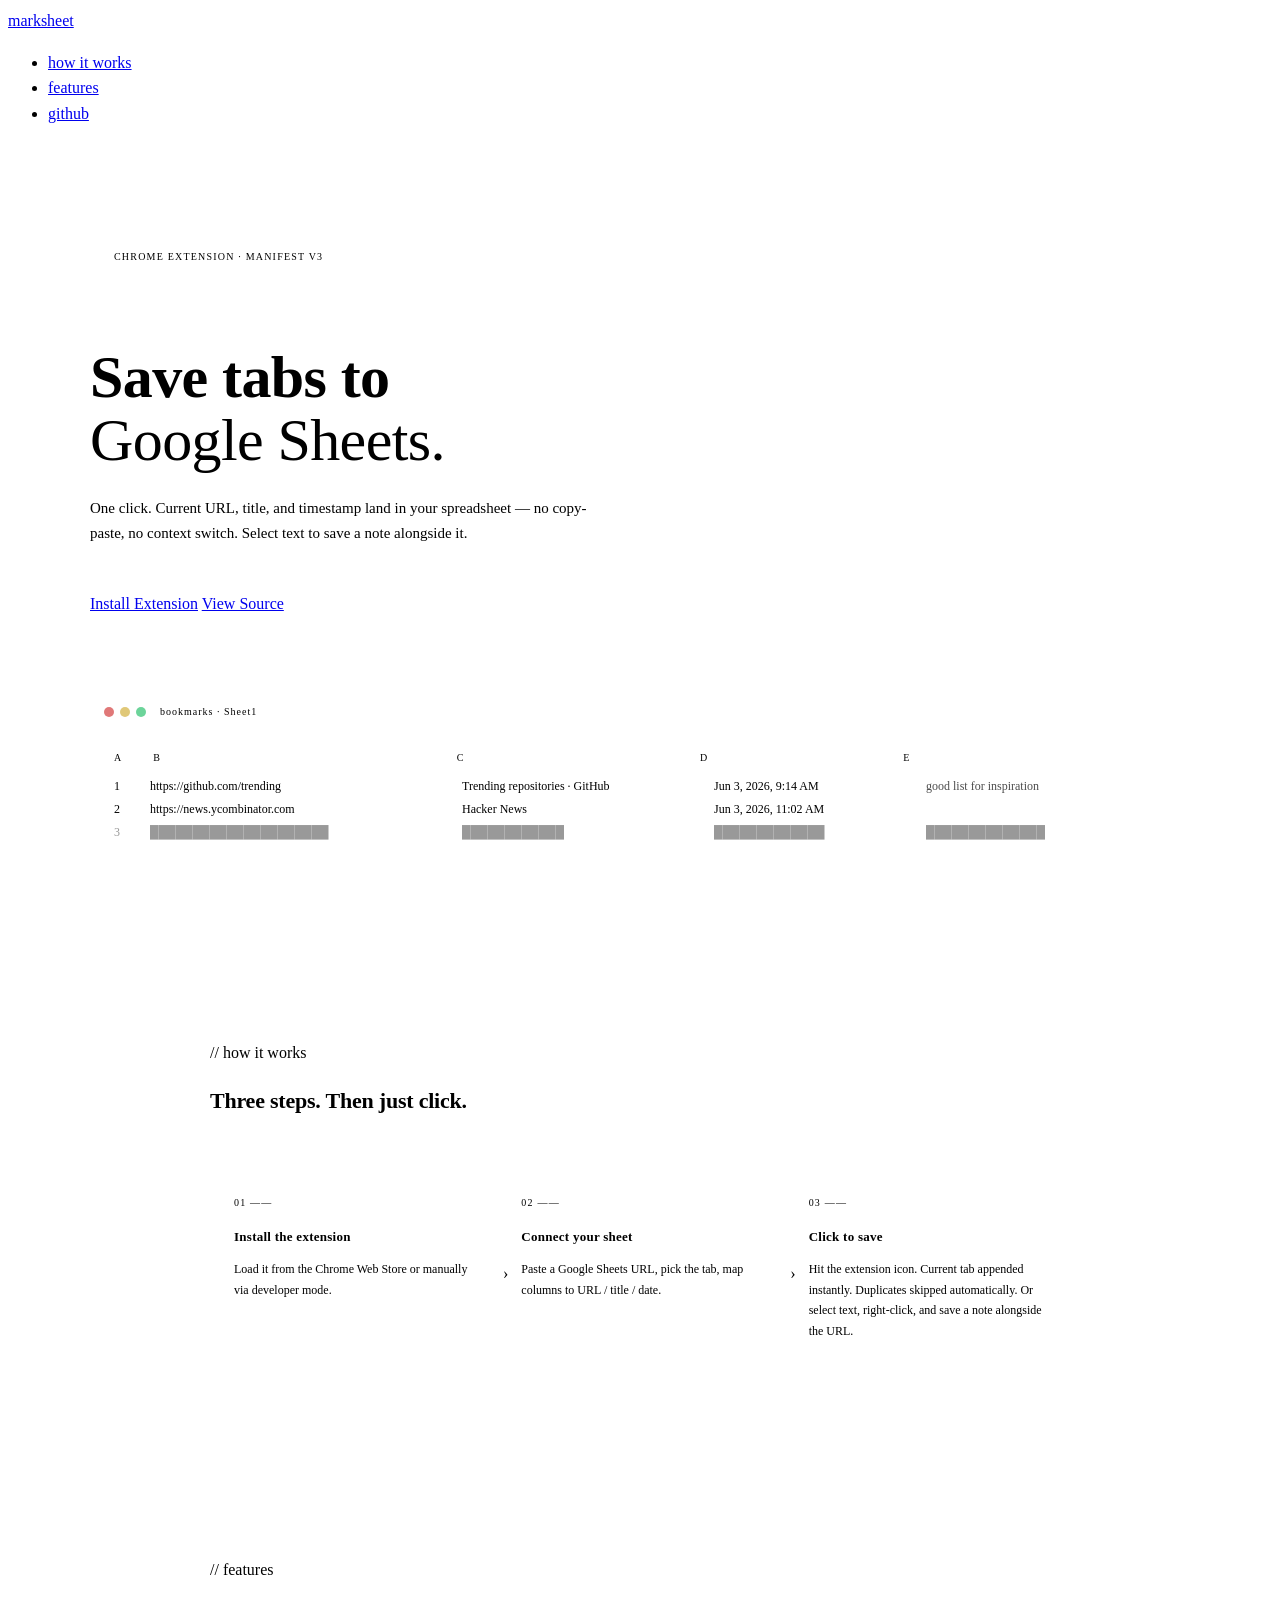
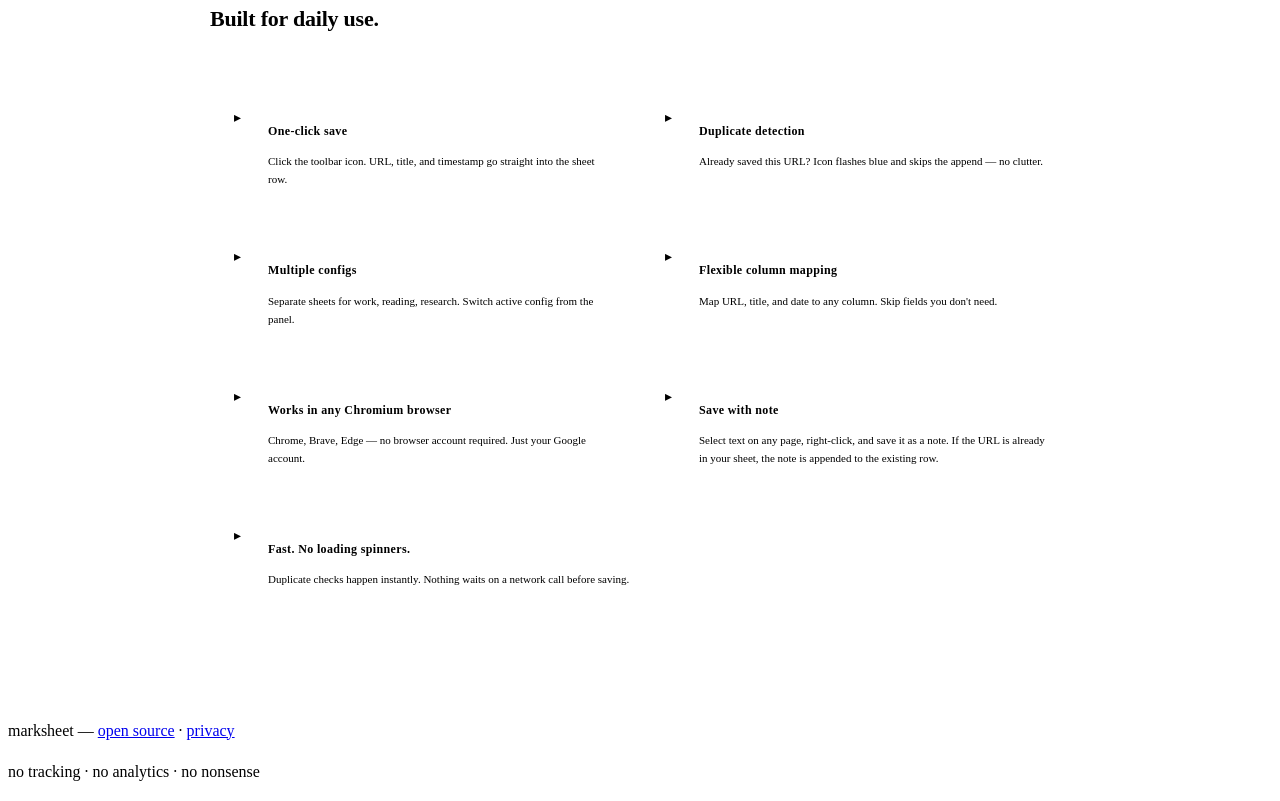
==== commit ca630210: "fix: ui issue" ====
--- a/web/index.html
+++ b/web/index.html
@@ -143,7 +143,7 @@
 
     /* ---- hero ---- */
     .hero {
-      max-width: 860px;
+      max-width: 1100px;
       margin: 0 auto;
       padding: 100px 48px 80px;
     }
@@ -200,7 +200,7 @@
 
     /* ---- terminal demo ---- */
     .terminal {
-      max-width: 860px;
+      max-width: 1100px;
       margin: 0 auto 80px;
       padding: 0 48px;
     }
@@ -430,31 +430,31 @@
       </div>
       <div class="term-body">
         <div class="term-head">
-          <span style="display:inline-block;width:32px">A</span>
-          <span style="display:inline-block;width:260px">B</span>
-          <span style="display:inline-block;width:190px">C</span>
-          <span style="display:inline-block;width:160px">D</span>
+          <span style="display:inline-block;width:36px">A</span>
+          <span style="display:inline-block;width:300px">B</span>
+          <span style="display:inline-block;width:240px">C</span>
+          <span style="display:inline-block;width:200px">D</span>
           <span>E</span>
         </div>
         <div class="term-row">
           <span class="term-col">1</span>
-          <span class="term-url" style="width:260px;display:inline-block;overflow:hidden;white-space:nowrap;text-overflow:ellipsis">https://github.com/trending</span>
-          <span class="term-title-val" style="width:190px;display:inline-block;overflow:hidden;white-space:nowrap;text-overflow:ellipsis">Trending repositories · GitHub</span>
-          <span class="term-date" style="width:160px;display:inline-block">Jun 3, 2026, 9:14 AM</span>
-          <span class="term-title-val" style="display:inline-block;overflow:hidden;white-space:nowrap;text-overflow:ellipsis;max-width:160px;opacity:.7">good list for inspiration</span>
+          <span class="term-url" style="width:300px;display:inline-block;overflow:hidden;white-space:nowrap;text-overflow:ellipsis">https://github.com/trending</span>
+          <span class="term-title-val" style="width:240px;display:inline-block;overflow:hidden;white-space:nowrap;text-overflow:ellipsis">Trending repositories · GitHub</span>
+          <span class="term-date" style="width:200px;display:inline-block;white-space:nowrap">Jun 3, 2026, 9:14 AM</span>
+          <span class="term-title-val" style="display:inline-block;overflow:hidden;white-space:nowrap;text-overflow:ellipsis;max-width:220px;opacity:.7">good list for inspiration</span>
         </div>
         <div class="term-row">
           <span class="term-col">2</span>
-          <span class="term-url" style="width:260px;display:inline-block;overflow:hidden;white-space:nowrap;text-overflow:ellipsis">https://news.ycombinator.com</span>
-          <span class="term-title-val" style="width:190px;display:inline-block;overflow:hidden;white-space:nowrap;text-overflow:ellipsis">Hacker News</span>
-          <span class="term-date" style="width:160px;display:inline-block">Jun 3, 2026, 11:02 AM</span>
-          <span style="display:inline-block;width:160px"></span>
+          <span class="term-url" style="width:300px;display:inline-block;overflow:hidden;white-space:nowrap;text-overflow:ellipsis">https://news.ycombinator.com</span>
+          <span class="term-title-val" style="width:240px;display:inline-block;overflow:hidden;white-space:nowrap;text-overflow:ellipsis">Hacker News</span>
+          <span class="term-date" style="width:200px;display:inline-block;white-space:nowrap">Jun 3, 2026, 11:02 AM</span>
+          <span style="display:inline-block;width:220px"></span>
         </div>
         <div class="term-row" style="opacity:.4">
           <span class="term-col">3</span>
-          <span class="term-url" style="width:260px;display:inline-block">█████████████████████</span>
-          <span class="term-title-val" style="width:190px;display:inline-block">████████████</span>
-          <span class="term-date" style="width:160px;display:inline-block">█████████████</span>
+          <span class="term-url" style="width:300px;display:inline-block">█████████████████████</span>
+          <span class="term-title-val" style="width:240px;display:inline-block">████████████</span>
+          <span class="term-date" style="width:200px;display:inline-block;white-space:nowrap">█████████████</span>
           <span style="display:inline-block">██████████████</span>
         </div>
       </div>
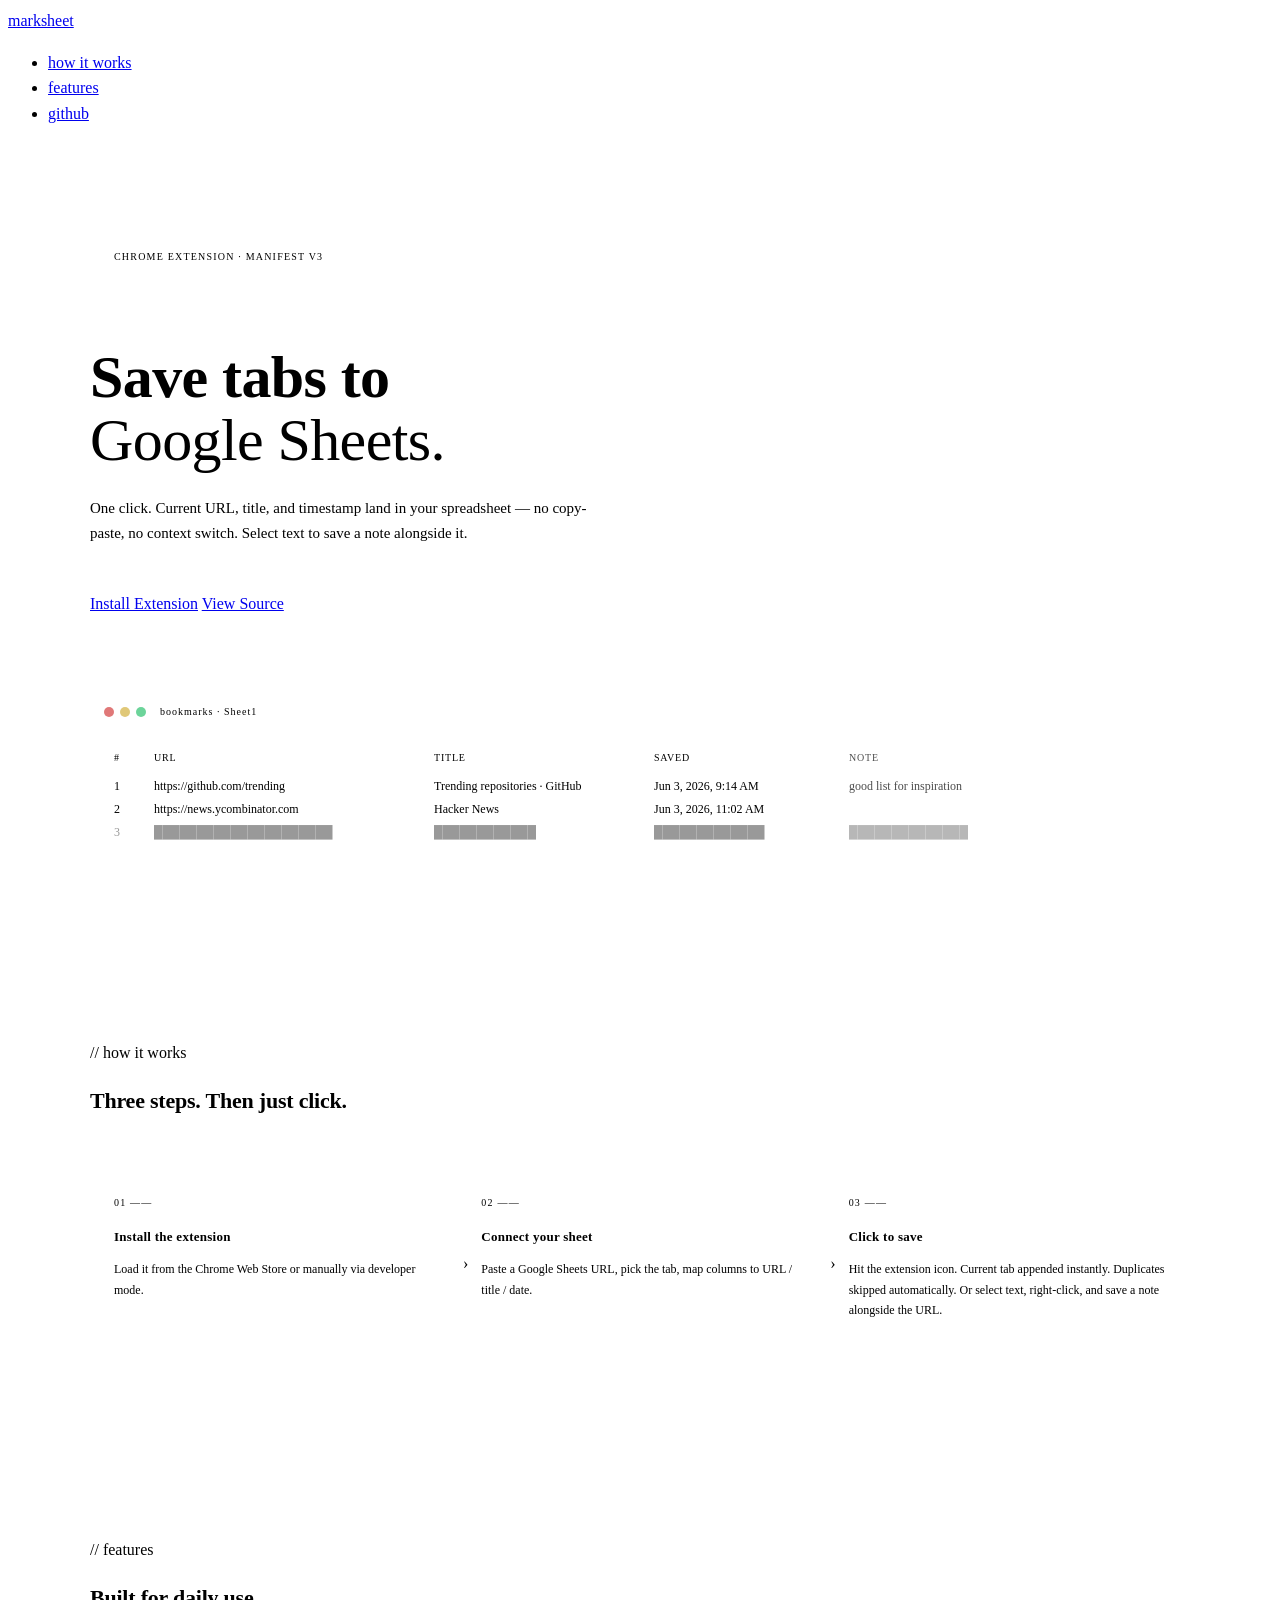
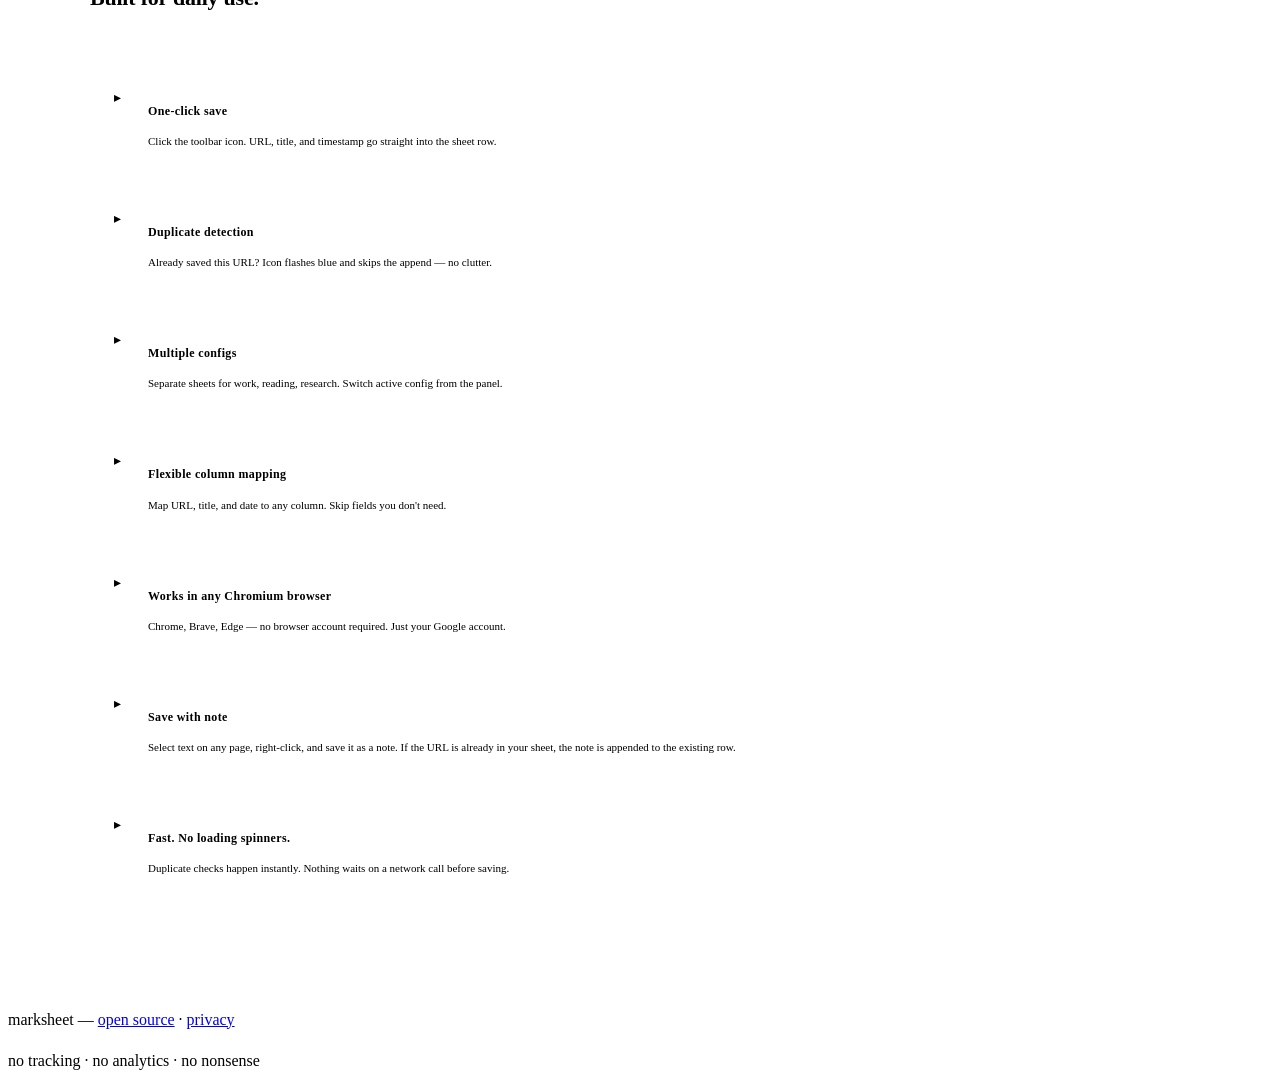
==== commit b0107b8c: "fix: more ui issue" ====
--- a/web/index.html
+++ b/web/index.html
@@ -242,11 +242,12 @@
       line-height: 1.9;
     }
 
-    .term-row { display: flex; gap: 12px; }
-    .term-col { color: var(--accent); min-width: 24px; }
-    .term-url { color: var(--ok); }
-    .term-title-val { color: var(--text); }
-    .term-date { color: var(--muted); }
+    .term-row, .term-head { display: flex; align-items: baseline; }
+    .term-col  { color: var(--accent); width: 40px; flex-shrink: 0; }
+    .term-url  { color: var(--ok); width: 280px; flex-shrink: 0; overflow: hidden; white-space: nowrap; text-overflow: ellipsis; }
+    .term-title-val { color: var(--text); width: 220px; flex-shrink: 0; overflow: hidden; white-space: nowrap; text-overflow: ellipsis; }
+    .term-date { color: var(--muted); width: 195px; flex-shrink: 0; white-space: nowrap; }
+    .term-note { color: var(--text); flex: 1; overflow: hidden; white-space: nowrap; text-overflow: ellipsis; opacity: .7; }
     .term-head { color: var(--frame); letter-spacing: .08em; font-size: 10px; text-transform: uppercase; margin-bottom: 8px; }
 
     /* ---- divider ---- */
@@ -258,7 +259,7 @@
 
     /* ---- sections ---- */
     section {
-      max-width: 860px;
+      max-width: 1100px;
       margin: 0 auto;
       padding: 80px 48px;
     }
@@ -320,12 +321,8 @@
     /* ---- features ---- */
     .features {
       display: grid;
-      grid-template-columns: repeat(2, 1fr);
+      grid-template-columns: 1fr;
       gap: 2px;
-    }
-
-    .features .feature:last-child:nth-child(odd) {
-      grid-column: 1 / -1;
     }
 
     .feature {
@@ -369,7 +366,7 @@
       h2 { font-size: 18px; margin-bottom: 28px; }
       /* terminal: scroll horizontally rather than overflow */
       .term-box { overflow-x: auto; }
-      .term-body { min-width: 480px; }
+      .term-body { min-width: 600px; }
       /* hide date on very narrow screens */
       .term-date { display: none; }
       /* buttons stack */
@@ -430,32 +427,32 @@
       </div>
       <div class="term-body">
         <div class="term-head">
-          <span style="display:inline-block;width:36px">A</span>
-          <span style="display:inline-block;width:300px">B</span>
-          <span style="display:inline-block;width:240px">C</span>
-          <span style="display:inline-block;width:200px">D</span>
-          <span>E</span>
+          <span class="term-col">#</span>
+          <span class="term-url">URL</span>
+          <span class="term-title-val">Title</span>
+          <span class="term-date">Saved</span>
+          <span class="term-note">Note</span>
         </div>
         <div class="term-row">
           <span class="term-col">1</span>
-          <span class="term-url" style="width:300px;display:inline-block;overflow:hidden;white-space:nowrap;text-overflow:ellipsis">https://github.com/trending</span>
-          <span class="term-title-val" style="width:240px;display:inline-block;overflow:hidden;white-space:nowrap;text-overflow:ellipsis">Trending repositories · GitHub</span>
-          <span class="term-date" style="width:200px;display:inline-block;white-space:nowrap">Jun 3, 2026, 9:14 AM</span>
-          <span class="term-title-val" style="display:inline-block;overflow:hidden;white-space:nowrap;text-overflow:ellipsis;max-width:220px;opacity:.7">good list for inspiration</span>
+          <span class="term-url">https://github.com/trending</span>
+          <span class="term-title-val">Trending repositories · GitHub</span>
+          <span class="term-date">Jun 3, 2026, 9:14 AM</span>
+          <span class="term-note">good list for inspiration</span>
         </div>
         <div class="term-row">
           <span class="term-col">2</span>
-          <span class="term-url" style="width:300px;display:inline-block;overflow:hidden;white-space:nowrap;text-overflow:ellipsis">https://news.ycombinator.com</span>
-          <span class="term-title-val" style="width:240px;display:inline-block;overflow:hidden;white-space:nowrap;text-overflow:ellipsis">Hacker News</span>
-          <span class="term-date" style="width:200px;display:inline-block;white-space:nowrap">Jun 3, 2026, 11:02 AM</span>
-          <span style="display:inline-block;width:220px"></span>
+          <span class="term-url">https://news.ycombinator.com</span>
+          <span class="term-title-val">Hacker News</span>
+          <span class="term-date">Jun 3, 2026, 11:02 AM</span>
+          <span class="term-note"></span>
         </div>
         <div class="term-row" style="opacity:.4">
           <span class="term-col">3</span>
-          <span class="term-url" style="width:300px;display:inline-block">█████████████████████</span>
-          <span class="term-title-val" style="width:240px;display:inline-block">████████████</span>
-          <span class="term-date" style="width:200px;display:inline-block;white-space:nowrap">█████████████</span>
-          <span style="display:inline-block">██████████████</span>
+          <span class="term-url">█████████████████████</span>
+          <span class="term-title-val">████████████</span>
+          <span class="term-date">█████████████</span>
+          <span class="term-note">██████████████</span>
         </div>
       </div>
     </div>
